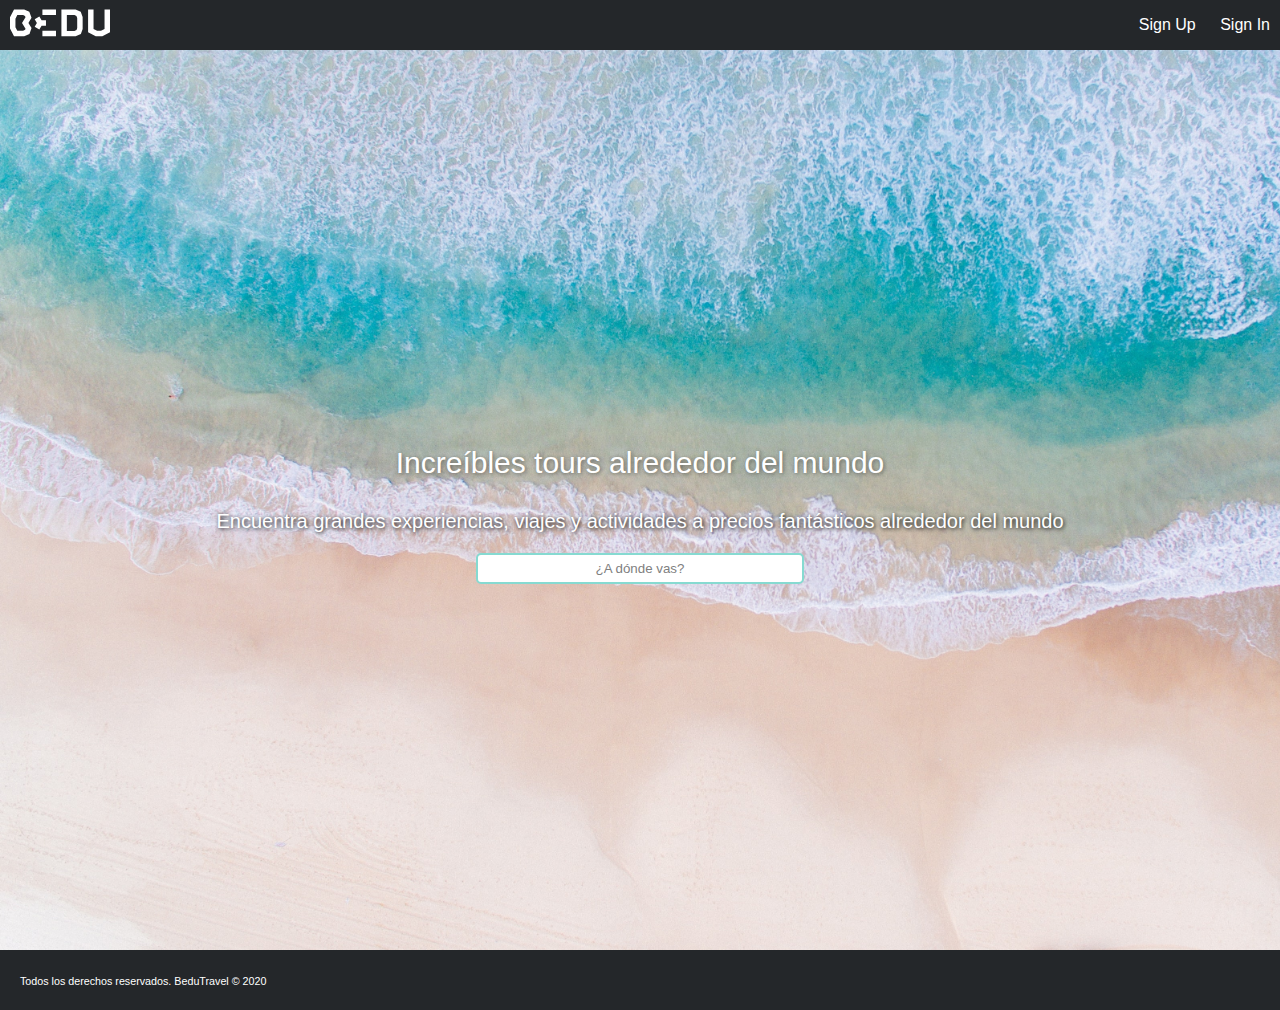
==== index.html @ 65f5a6ca "Primer commit" ====
<!DOCTYPE html>
<html lang="es">
<head>
    <meta charset="UTF-8">
    <meta name="viewport" content="width=device-width, initial-scale=1.0">
    <title>Bedu Travel</title>
    <link rel="stylesheet" href="./assets/css/styles.css">
</head>
<body>
    <header>
        <nav>
            <div id="bedu-logo">
                <a href="https://bedu.org">
                    <svg viewBox="0 0 167 45" width="168" height="44" class="fill-current text-white w-37"><g fill-rule="evenodd"><path d="M85.862 0l-.01 30.8.012 13.97h23.742l8.77-3.941 2.958-8.433-.027-19.713-3.196-8.89L109.521 0H85.862zm9.09 30.799l.007-21.58h12.729l3.224 1.491 1.296 3.605.023 16.498-1.138 3.244-3.464 1.596H94.956l-.003-4.854zM6.708 0L0 12.932v18.905l6.708 12.932h17.043l8.773-4.043 3.427-9.768-5.201-8.506 5.185-8.539L32.26 3.69 23.692 0H6.708zm2.393 29.563V15.207l3.106-5.988h9.63l3.224 1.388.817 2.273-5.823 9.589 5.856 9.577-.669 1.908-3.464 1.596h-9.571l-3.106-5.987zM157.883 0v32.579l-5.911 2.971h-6.557l-5.91-2.971V-.001h-9.103v38.15l12.766 6.62h11.05l12.766-6.62V0zM60.078 27.07v-9.22H52.8l-3.796-6.274-7.759 4.817 3.654 6.04-3.707 6.158 7.77 4.799 3.805-6.32zM54.119 9.22h22.676V0H54.12zM54.119 44.77h22.676v-9.22H54.12z"></path></g></svg>
                </a>
            </div>
            <div class="menu">
                <a href="">Sign Up</a>
                <a href="">Sign In</a>
            </div>
        </nav>
    </header>
    <section>
        <div>
            <div class="container-title-subtitle">
                <p>Increíbles tours alrededor del mundo</p>
                <p>Encuentra grandes experiencias, viajes y actividades a precios fantásticos alrededor del mundo</p>
            </div>
        <input type="text" placeholder="¿A dónde vas?">
        </div>
    </section>
    <footer>
        <h6>Todos los derechos reservados. BeduTravel © 2020</h6>
        </div>
    </footer>
</body>
</html>
---- assets/css/styles.css ----
html {
    height: 100%;
}

body{
    font-family: 'Arial', 'Helvetica', sans-serif;
    margin: 0;
    height: 100%;
}

nav{
    background-color: #24272a;
    height: 30px;
    width: 100%;
    display: flex;
    justify-content: space-between;
    align-items: center;
    padding: 10px;
    margin: 0;
}

nav a{
    color: #fff;
    text-decoration: none;
    padding-right: 20px;
    font-family: sans-serif;
}

nav>div>a:hover {
    color: red;
}

.container-title-subtitle p:first-child{
    font-size: 30px;
    text-shadow: 1px 1px 4px rgba(0,0,0,0.45);
}

.container-title-subtitle > p:last-child{
    font-size: 20px;
    text-shadow: 1px 1px 4px rgba(0,0,0,45);
}

#bedu-logo{
    margin-left: 0px;
    width: 30px;
}

#bedu-logo svg{
    fill: white;
    width: 100px;
}

section{
    background-image: url(../images/beach.jpg);
    background-size: cover;
    height: 100%;
    display: flex;
    flex-direction: column;
    align-items: center;
    justify-content: center;
    margin: 0;
}

section div{
    margin: 0;
    font-family: Arial, Helvetica, sans-serif;
    color: white;
    text-align: center;
    text-shadow: #24272a;
    width: 100%;
}

h1{
    margin: 0;
    font-size: 30pt;
}

h4{
    font-weight: 300;
}

h6{
    font-weight: 300;
    color: white;
    text-align: left;
    font-family: Arial, Helvetica, sans-serif;
    padding-left: 20px;
}

input{
    border: 2px solid rgb(134, 218, 209);
    border-radius: 5px;
    width: 25%;
    height: 25px;
    background-color: white;
}

input::placeholder{
    color: grey;
    text-align: center;
}

footer{
    background-color: #24272a;
    height: 60px;
    width: 100%;
    margin: 0;
    display: grid;
}

@media only screen and (max-width: 600px) {
    section {
        background-image: url(https://images.unsplash.com/photo-1485470733090-0aae1788d5af?ixlib=rb-1.2.1&ixid=eyJhcHBfaWQiOjEyMDd9&auto=format&fit=crop&w=2182&q=80);
    }
    input {
        display:none;
    }
}
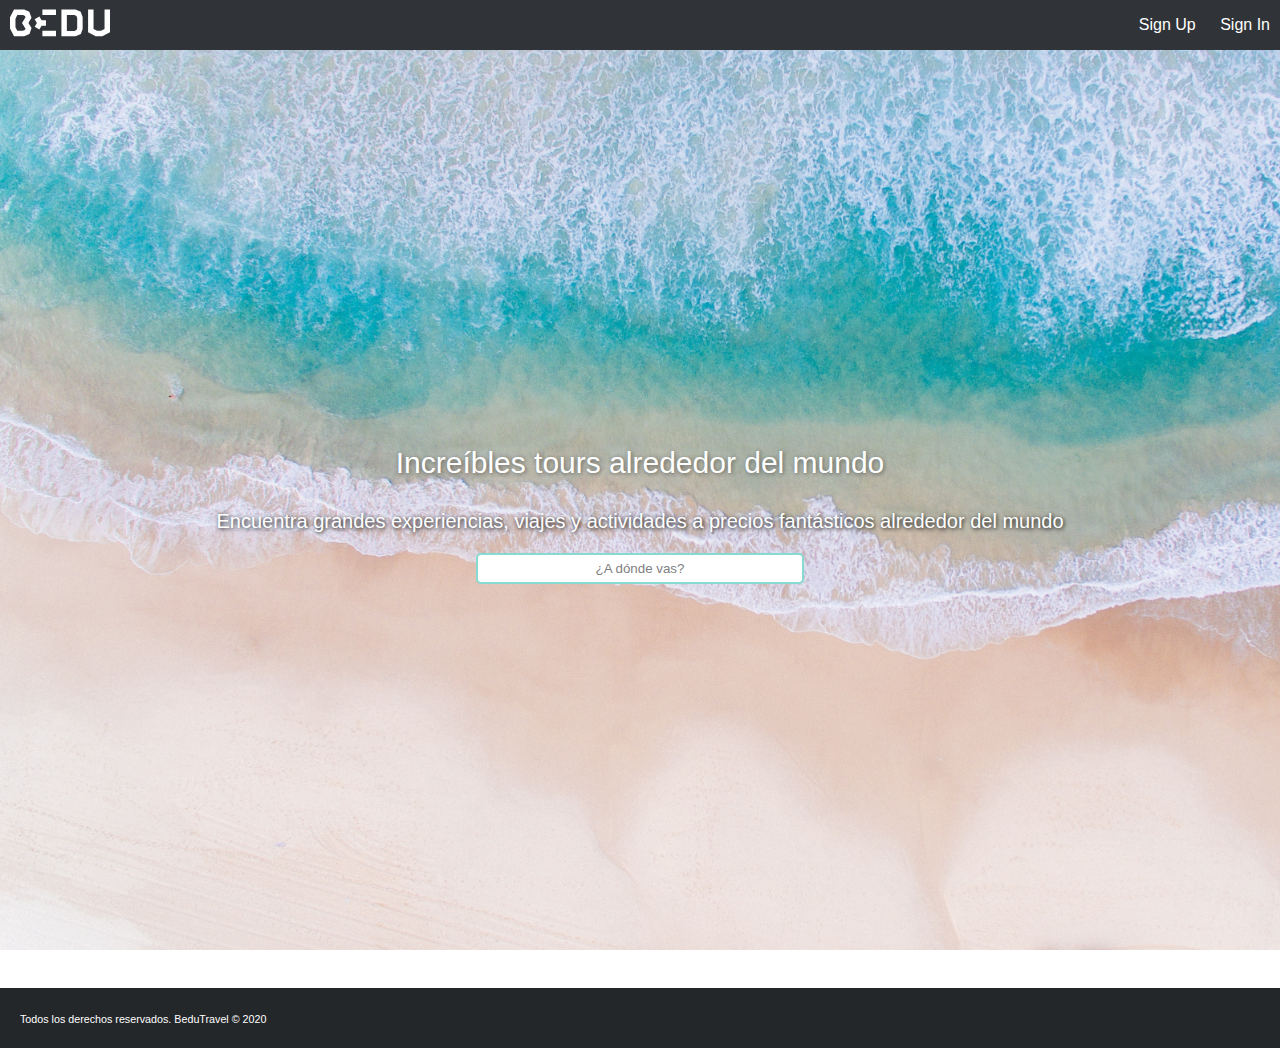
==== commit f23891c8: "Ejemplos SASS" ====
--- a/index.html
+++ b/index.html
@@ -4,7 +4,7 @@
     <meta charset="UTF-8">
     <meta name="viewport" content="width=device-width, initial-scale=1.0">
     <title>Bedu Travel</title>
-    <link rel="stylesheet" href="./assets/css/styles.css">
+    <link rel="stylesheet" href="./assets/css/main.css">
 </head>
 <body>
     <header>
@@ -20,7 +20,7 @@
             </div>
         </nav>
     </header>
-    <section>
+    <section class="main-section">
         <div>
             <div class="container-title-subtitle">
                 <p>Increíbles tours alrededor del mundo</p>
@@ -29,6 +29,17 @@
         <input type="text" placeholder="¿A dónde vas?">
         </div>
     </section>
+    <div class="row">
+        <div class="col iconos">
+          <img src="https://cdn2.iconfinder.com/data/icons/vehicles-7/24/vehicles-22-512.png" alt="">
+        </div>
+        <div class="col iconos">
+          <img src="https://cdn2.iconfinder.com/data/icons/pittogrammi/142/11-512.png" alt="">
+        </div>
+        <div class="col iconos">
+          <img src="https://cdn4.iconfinder.com/data/icons/aiga-symbol-signs/439/Aiga_bus-512.png" alt="">
+        </div>
+      </div>
     <footer>
         <h6>Todos los derechos reservados. BeduTravel © 2020</h6>
         </div>
--- a/assets/css/main.css
+++ b/assets/css/main.css
@@ -0,0 +1,138 @@
+html {
+  height: 100%;
+}
+
+body {
+  font-family: "Arial", "Helvetica", sans-serif;
+  margin: 0;
+  height: 100%;
+}
+
+.container-title-subtitle p:first-child {
+  font-size: 30px;
+  text-shadow: 1px 1px 4px rgba(0, 0, 0, 0.45);
+}
+
+.container-title-subtitle > p:last-child {
+  font-size: 20px;
+  text-shadow: 1px 1px 4px black;
+}
+
+#bedu-logo {
+  margin-left: 0px;
+  width: 30px;
+}
+
+#bedu-logo svg {
+  fill: white;
+  width: 100px;
+}
+
+.row {
+  display: flex;
+}
+
+.iconos {
+  text-align: center;
+  padding: 10px 0;
+}
+
+.iconos img {
+  width: 10%;
+}
+
+section {
+  background-image: url(../images/beach.jpg);
+  background-size: cover;
+  height: 100%;
+  display: flex;
+  flex-direction: column;
+  align-items: center;
+  justify-content: center;
+  margin: 0;
+}
+
+section div {
+  margin: 0;
+  font-family: Arial, Helvetica, sans-serif;
+  color: white;
+  text-align: center;
+  text-shadow: #24272a;
+  width: 100%;
+}
+
+h1 {
+  margin: 0;
+  font-size: 30pt;
+}
+
+h4 {
+  font-weight: 300;
+}
+
+h6 {
+  font-weight: 300;
+  color: white;
+  text-align: left;
+  font-family: Arial, Helvetica, sans-serif;
+  padding-left: 20px;
+}
+
+input {
+  border: 2px solid #86dad1;
+  border-radius: 5px;
+  width: 25%;
+  height: 25px;
+  background-color: white;
+}
+
+input::placeholder {
+  color: grey;
+  text-align: center;
+}
+
+footer {
+  background-color: #24272a;
+  height: 60px;
+  width: 100%;
+  margin: 0;
+  display: grid;
+}
+
+@media only screen and (max-width: 600px) {
+  .main-section {
+    background-image: url(https://images.unsplash.com/photo-1485470733090-0aae1788d5af?ixlib=rb-1.2.1&ixid=eyJhcHBfaWQiOjEyMDd9&auto=format&fit=crop&w=2182&q=80);
+  }
+
+  input {
+    display: none;
+  }
+}
+@media only screen and (max-width: 600px) {
+  .row {
+    flex-direction: column;
+  }
+}
+nav {
+  background-color: #303438;
+  height: 30px;
+  width: 100%;
+  display: flex;
+  justify-content: space-between;
+  align-items: center;
+  padding: 10px;
+  margin: 0;
+}
+
+nav a {
+  color: #fff;
+  text-decoration: none;
+  padding-right: 20px;
+  font-family: sans-serif;
+}
+
+nav > div > a:hover {
+  color: turquoise;
+}
+
+/*# sourceMappingURL=main.css.map */
